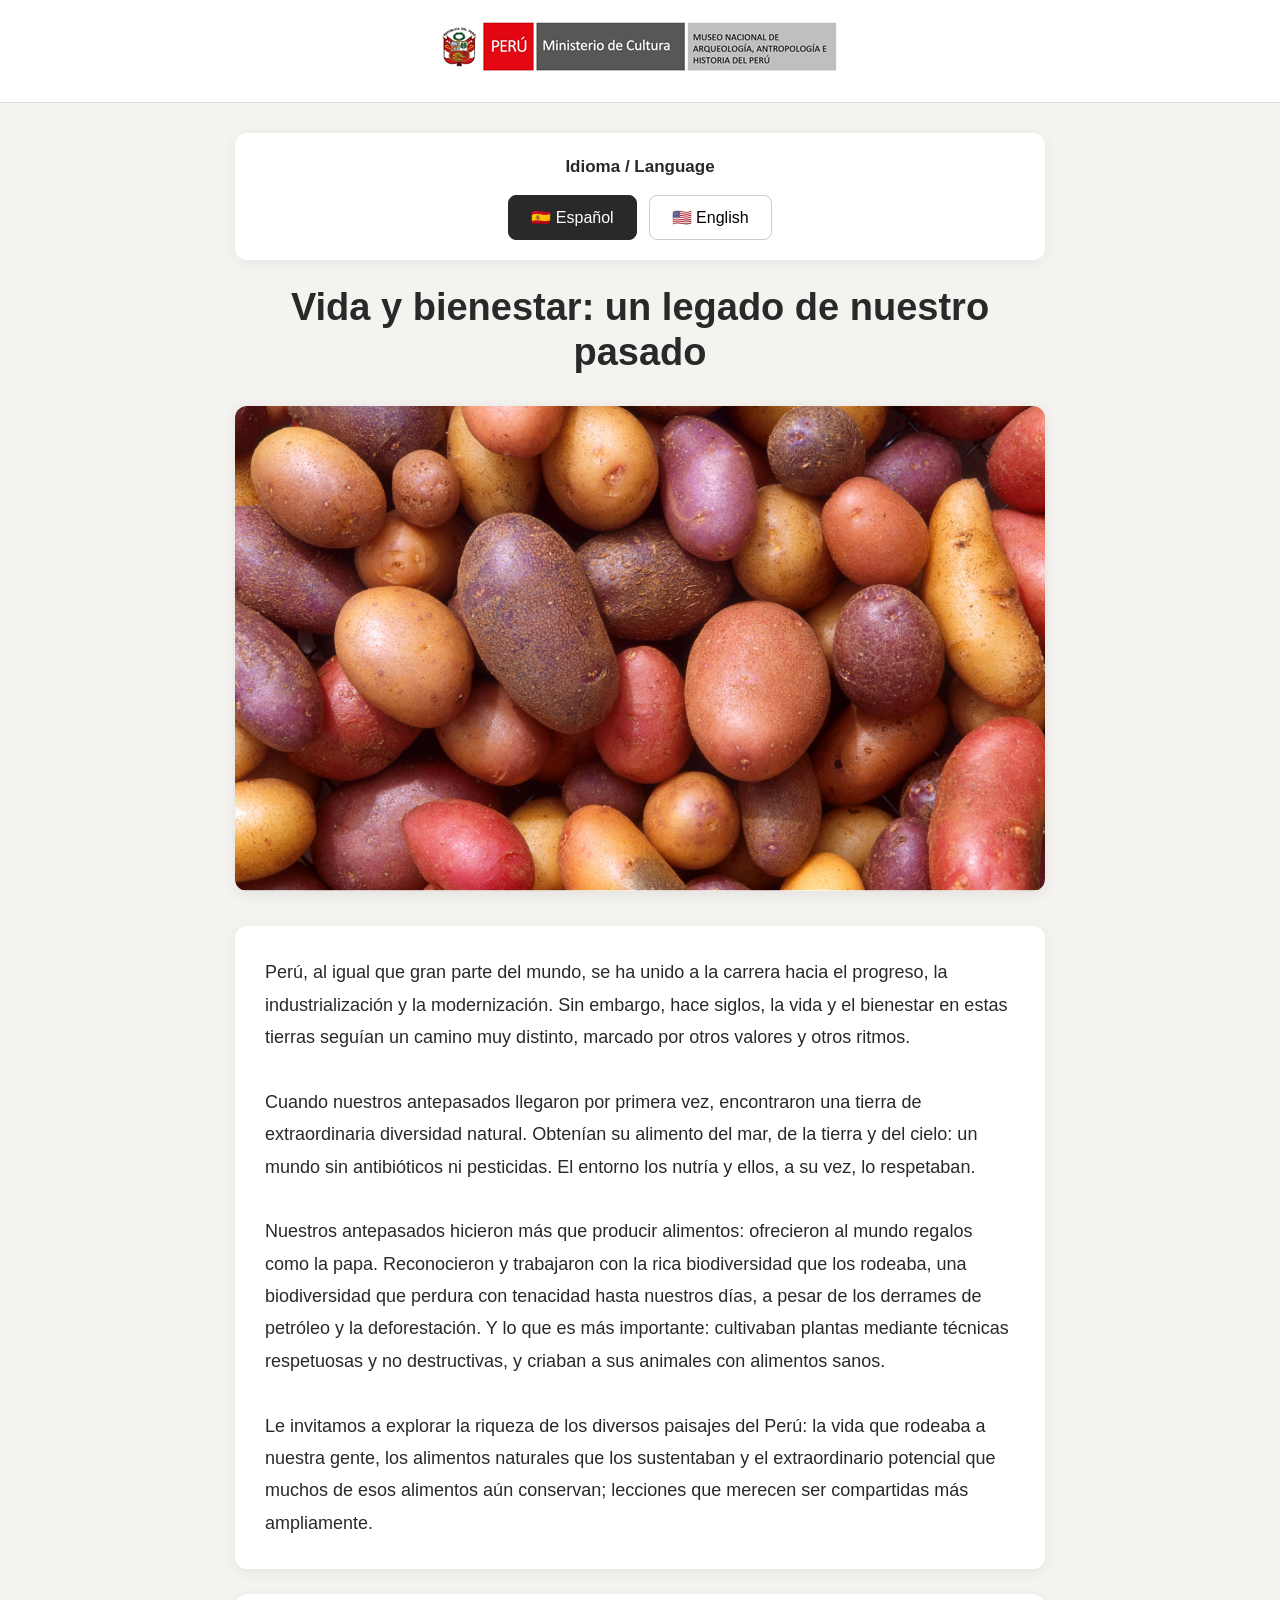
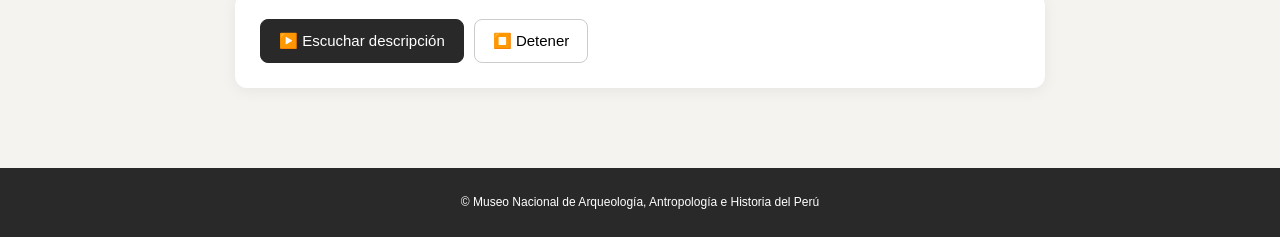
==== panel.html @ c02e1b0c "Add files via upload" ====
<!DOCTYPE html>
<html lang="es">

<head>

    <meta charset="UTF-8">

    <meta 
        name="viewport" 
        content="width=device-width, initial-scale=1.0"
    >

    <meta 
        name="description" 
        content="Información digital de la exposición del museo"
    >

    <title>Exposición - Museo</title>

    <link rel="stylesheet" href="css/estilos.css">

</head>

<body>

    <header class="header">

        <img 
            src="img/logo.png"
            alt="Logo del museo"
            class="logo-header"
        >

    </header>


    <main class="contenedor">

        <!-- SELECTOR DE IDIOMA -->

        <section class="idioma-section">
            <h2>
                Idioma / Language
            </h2>
            <div class="idiomas">

                <button 
                    id="btnEspanol"
                    class="idioma-btn activo"
                    onclick="cambiarIdioma('es')"
                >
                    🇪🇸 Español
                </button>

                <button 
                    id="btnIngles"
                    class="idioma-btn"
                    onclick="cambiarIdioma('en')"
                >
                    🇺🇸 English
                </button>
            </div>
        </section>



        <!-- TÍTULO -->

        <h1 
            class="titulo-panel"
            id="tituloPanel"
        >
            Cargando...
        </h1>


        <!-- IMAGEN -->

        <div class="imagen-container">

            <img 
                id="imagenPanel"
                src=""
                alt=""
                class="imagen-panel"
            >

        </div>

        <!-- TEXTO -->

        <section class="contenido-section">

            <p 
                id="textoPanel"
                class="texto-panel"
            >
                Cargando información...
            </p>

        </section>


        <!-- AUDIO -->

<section class="audio-section">
  
    <div class="controles-audio">

        <button
            class="audio-btn principal"
            onclick="leerPanel()"
            id="btnLeer"
        >
            🔊 Escuchar descripción
        </button>      

        <button
            class="audio-btn"
            onclick="detenerAudio()"
            id="btnDetener"
        >
            ⏹️ Detener
        </button>

    </div>

</section>


    </main>


    <footer class="footer">

        <p>
            © Museo Nacional de Arqueología, Antropología e Historia del Perú
        </p>

    </footer>


    <script src="js/paneles.js"></script>

</body>

</html>
---- css/estilos.css ----
* {
    box-sizing: border-box;
    margin: 0;
    padding: 0;
}


body {
    font-family: Arial, Helvetica, sans-serif;
    background: #f5f3ef;
    color: #292929;
    line-height: 1.6;
}


/* ============================= */
/* HEADER */
/* ============================= */

.header {
    width: 100%;
    background: white;
    padding: 18px 20px;
    border-bottom: 1px solid #ddd;
    text-align: center;
}


/* LOGO */
.logo {

    display: block;
    max-width: 180px;
    max-height: 100px;
    margin: 10px auto 25px;
    object-fit: contain;
}

/* ============================= */
/* CONTENEDOR */
/* ============================= */

.contenedor {
    width: 100%;
    max-width: 850px;
    margin: auto;
    padding: 30px 20px 50px;
}

/* ============================= */
/* NUMERO DEL PANEL */
/* ============================= */

.numero-panel {
    text-align: center;
    font-size: 13px;
    font-weight: bold;
    letter-spacing: 2px;
    color: #777;
    margin-bottom: 12px;
}

/* ============================= */
/* TITULO */
/* ============================= */

.titulo-panel {
    font-size: 38px;
    line-height: 1.2;
    text-align: center;
    margin-bottom: 30px;
    font-weight: 700;
}


/* ============================= */
/* IMAGEN */
/* ============================= */

.imagen-container {
    width: 100%;
    margin-bottom: 35px;
    background: white;
    border-radius: 12px;
    overflow: hidden;
    box-shadow: 0 3px 15px rgba(0,0,0,0.08);
}


.imagen-panel {
    display: block;
    width: 100%;
    height: auto;
    max-height: 600px;
    object-fit: contain;
}


/* ============================= */
/* IDIOMA */
/* ============================= */

.idioma-section {
    background: white;
    border-radius: 12px;
    padding: 20px;
    margin-bottom: 25px;
    box-shadow: 0 3px 15px rgba(0,0,0,0.06);
}


.idioma-section h2 {
    text-align: center;
    font-size: 17px;
    margin-bottom: 15px;
}


.idiomas {
    display: flex;
    justify-content: center;
    gap: 12px;
}


.idioma-btn {
    border: 1px solid #ccc;
    background: white;
    padding: 12px 22px;
    border-radius: 8px;
    font-size: 16px;
    cursor: pointer;
    transition: all 0.2s ease;
}


.idioma-btn:hover {
    background: #f1f1f1;
}


.idioma-btn.activo {
    background: #292929;
    color: white;
    border-color: #292929;
}


/* ============================= */
/* TEXTO */
/* ============================= */

.contenido-section {
    background: white;
    padding: 30px;
    border-radius: 12px;
    margin-bottom: 25px;
    box-shadow: 0 3px 15px rgba(0,0,0,0.06);
}


.texto-panel {
    font-size: 18px;
    line-height: 1.8;
    white-space: pre-line;
}


/* ============================= */
/* AUDIO */
/* ============================= */

.audio-section {
    background: white;
    border-radius: 12px;
    padding: 25px;
    margin-bottom: 30px;
    box-shadow: 0 3px 15px rgba(0,0,0,0.06);
}


.audio-titulo {
    display: flex;
    align-items: center;
    gap: 15px;
    margin-bottom: 18px;
}


.icono-audio {
    font-size: 35px;
}


.audio-titulo h2 {
    font-size: 21px;
}


.audio-titulo p {
    color: #777;
    font-size: 14px;
}


#audioPanel {
    width: 100%;
}


.controles-audio {
    display: flex;
    gap: 10px;
    flex-wrap: wrap;
}


.audio-btn {
    border: 1px solid #ccc;
    background: white;
    padding: 12px 18px;
    border-radius: 8px;
    cursor: pointer;
    font-size: 15px;
}


.audio-btn:hover {
    background: #f1f1f1;
}


.audio-btn.principal {
    background: #292929;
    color: white;
    border-color: #292929;
}


.audio-btn:disabled {
    opacity: 0.5;
    cursor: not-allowed;
}


@media (max-width: 600px) {

    .controles-audio {
        flex-direction: column;
    }

    .audio-btn {
        width: 100%;
    }

}




/* ============================= */
/* NAVEGACIÓN */
/* ============================= */

.navegacion-panel {
    display: flex;
    justify-content: space-between;
    align-items: center;
    gap: 15px;
}


.nav-btn {
    border: none;
    background: #292929;
    color: white;
    padding: 12px 20px;
    border-radius: 8px;
    cursor: pointer;
    font-size: 15px;
}


.nav-btn:hover {
    opacity: 0.85;
}


.nav-btn:disabled {
    background: #ccc;
    cursor: not-allowed;
}


.contador {
    font-weight: bold;
    color: #666;
}


/* ============================= */
/* FOOTER */
/* ============================= */

.footer {
    text-align: center;
    padding: 25px 20px;
    background: #292929;
    color: white;
    font-size: 12px;
}


/* ============================= */
/* PAGINA INICIO */
/* ============================= */

.inicio {
    max-width: 900px;
    margin: auto;
    padding: 60px 20px;
    text-align: center;
}


.inicio .logo {
    max-width: 220px;
    max-height: 100px;
    margin-bottom: 30px;
}


.inicio h1 {
    font-size: 42px;
    margin-bottom: 10px;
}


.subtitulo {
    color: #666;
    margin-bottom: 40px;
}


.paneles-grid {
    display: grid;
    grid-template-columns: repeat(3, 1fr);
    gap: 18px;
}


.panel-card {
    text-decoration: none;
    color: #292929;
    background: white;
    padding: 30px 15px;
    border-radius: 12px;
    box-shadow: 0 3px 15px rgba(0,0,0,0.07);
    transition: transform 0.2s;
}


.panel-card:hover {
    transform: translateY(-4px);
}


.panel-card span {
    display: block;
    font-size: 13px;
    color: #888;
    margin-bottom: 5px;
}


.panel-card strong {
    font-size: 18px;
}


/* ============================= */
/* MOVIL */
/* ============================= */

@media (max-width: 600px) {

    .contenedor {
        padding: 20px 15px 40px;
    }


    .titulo-panel {
        font-size: 29px;
    }


    .texto-panel {
        font-size: 17px;
    }


    .contenido-section {
        padding: 22px;
    }


    .idiomas {
        flex-direction: column;
    }


    .idioma-btn {
        width: 100%;
    }


    .navegacion-panel {
        flex-wrap: wrap;
    }


    .nav-btn {
        flex: 1;
    }


    .contador {
        width: 100%;
        order: -1;
        text-align: center;
        margin-bottom: 10px;
    }


    .paneles-grid {
        grid-template-columns: repeat(2, 1fr);
    }


    .inicio h1 {
        font-size: 32px;
    }

}
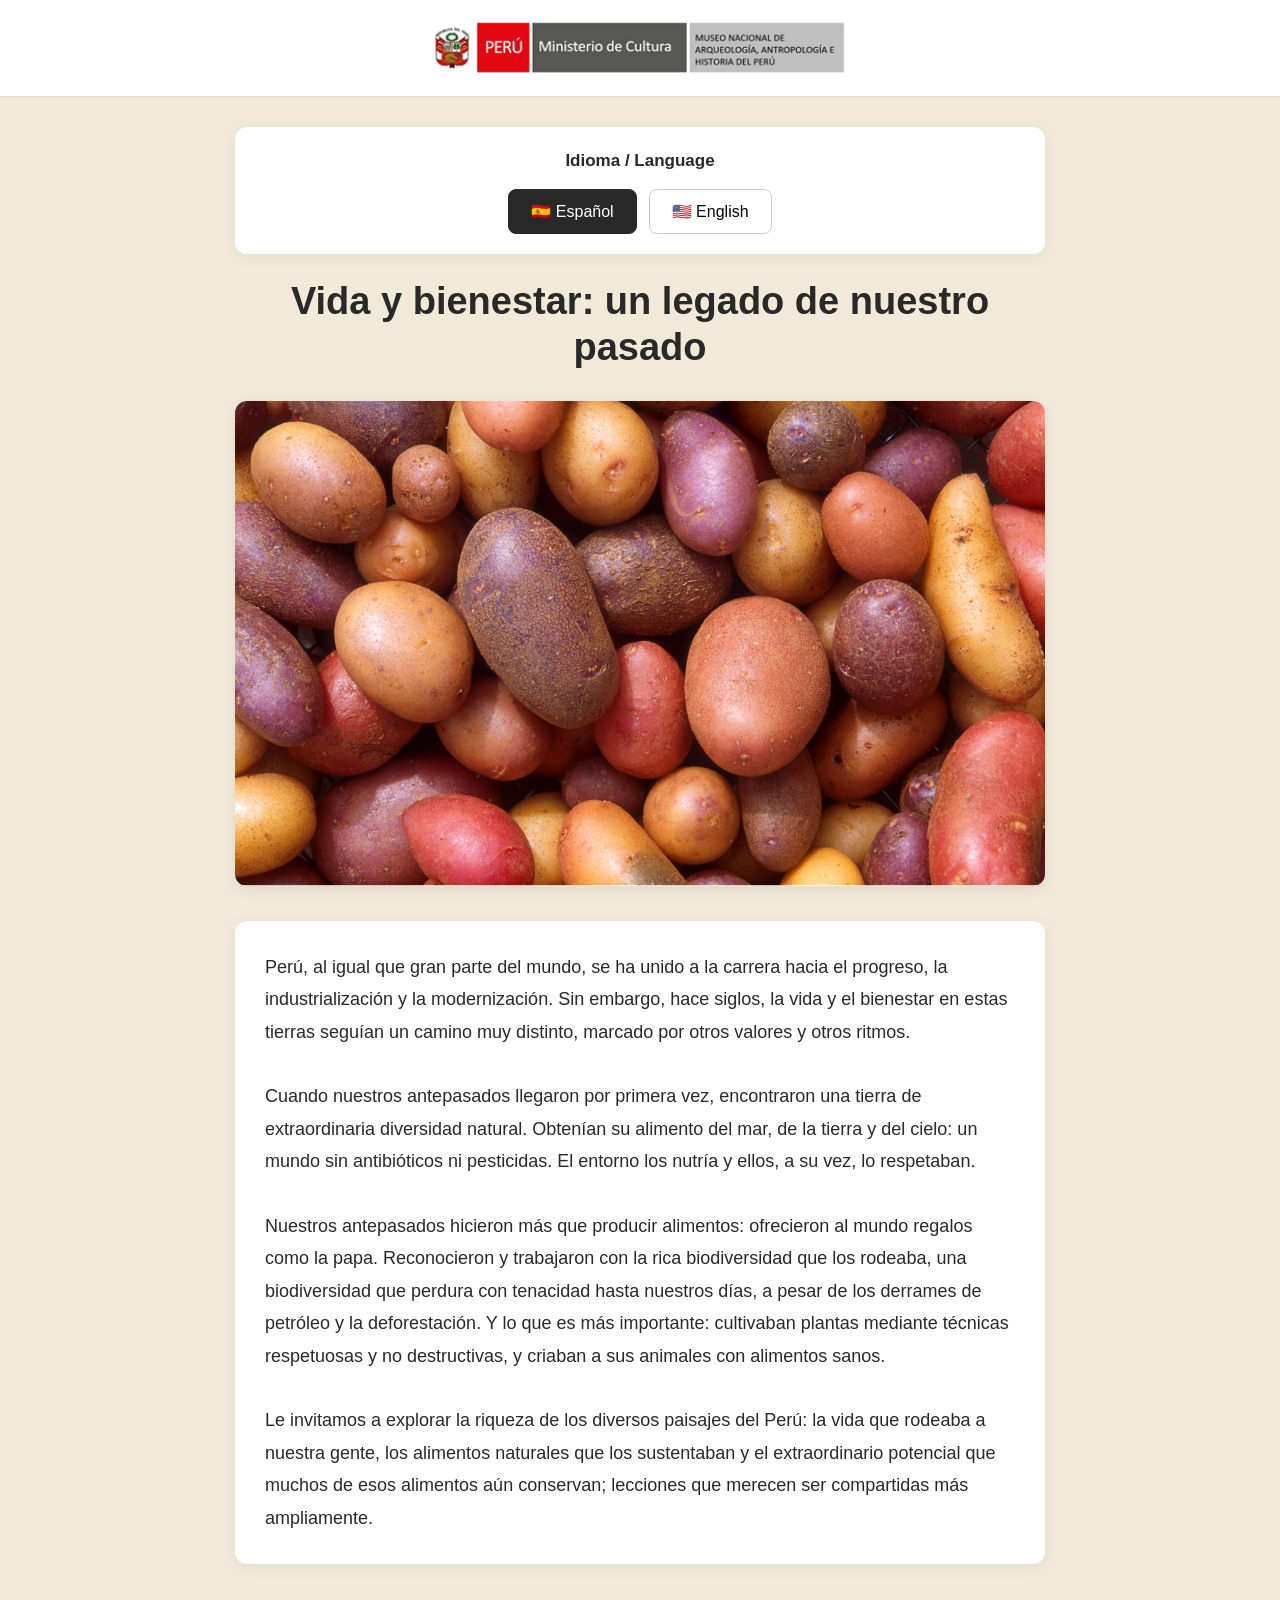
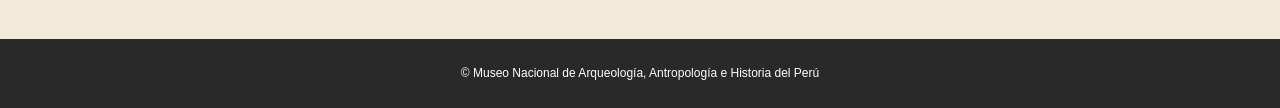
==== commit b87504fd: "Add files via upload" ====
--- a/panel.html
+++ b/panel.html
@@ -100,34 +100,6 @@
 
         </section>
 
-
-        <!-- AUDIO -->
-
-<section class="audio-section">
-  
-    <div class="controles-audio">
-
-        <button
-            class="audio-btn principal"
-            onclick="leerPanel()"
-            id="btnLeer"
-        >
-            🔊 Escuchar descripción
-        </button>      
-
-        <button
-            class="audio-btn"
-            onclick="detenerAudio()"
-            id="btnDetener"
-        >
-            ⏹️ Detener
-        </button>
-
-    </div>
-
-</section>
-
-
     </main>
 
 
--- a/css/estilos.css
+++ b/css/estilos.css
@@ -7,7 +7,7 @@
 
 body {
     font-family: Arial, Helvetica, sans-serif;
-    background: #f5f3ef;
+    background: #f1ead8;
     color: #292929;
     line-height: 1.6;
 }
@@ -28,12 +28,36 @@
 
 /* LOGO */
 .logo {
-
     display: block;
-    max-width: 180px;
-    max-height: 100px;
+    width: auto;
+    max-width: 90%;
+    height: auto;
+    max-height: 120px;
     margin: 10px auto 25px;
     object-fit: contain;
+}
+
+.logo-header {
+        display: block;
+    width: 420px !important;
+    max-width: 80vw !important;
+    height: auto !important;
+    max-height: 100px;
+    margin: 0 auto;
+    object-fit: contain;
+}
+
+
+/* CELULARES */
+@media (max-width: 600px) {
+
+    .header .logo-header {
+        width: 320px !important;
+        max-width: 80vw !important;
+        height: auto !important;
+        max-height: 80px;
+        margin: 0 auto;
+    }
 }
 
 /* ============================= */
@@ -324,9 +348,12 @@
 
 
 .inicio .logo {
-    max-width: 220px;
-    max-height: 100px;
-    margin-bottom: 30px;
+    width: auto;
+    max-width: min(220px, 85vw);
+    height: auto;
+    max-height: 120px;
+    margin: 0 auto 30px;
+    object-fit: contain;
 }
 
 
